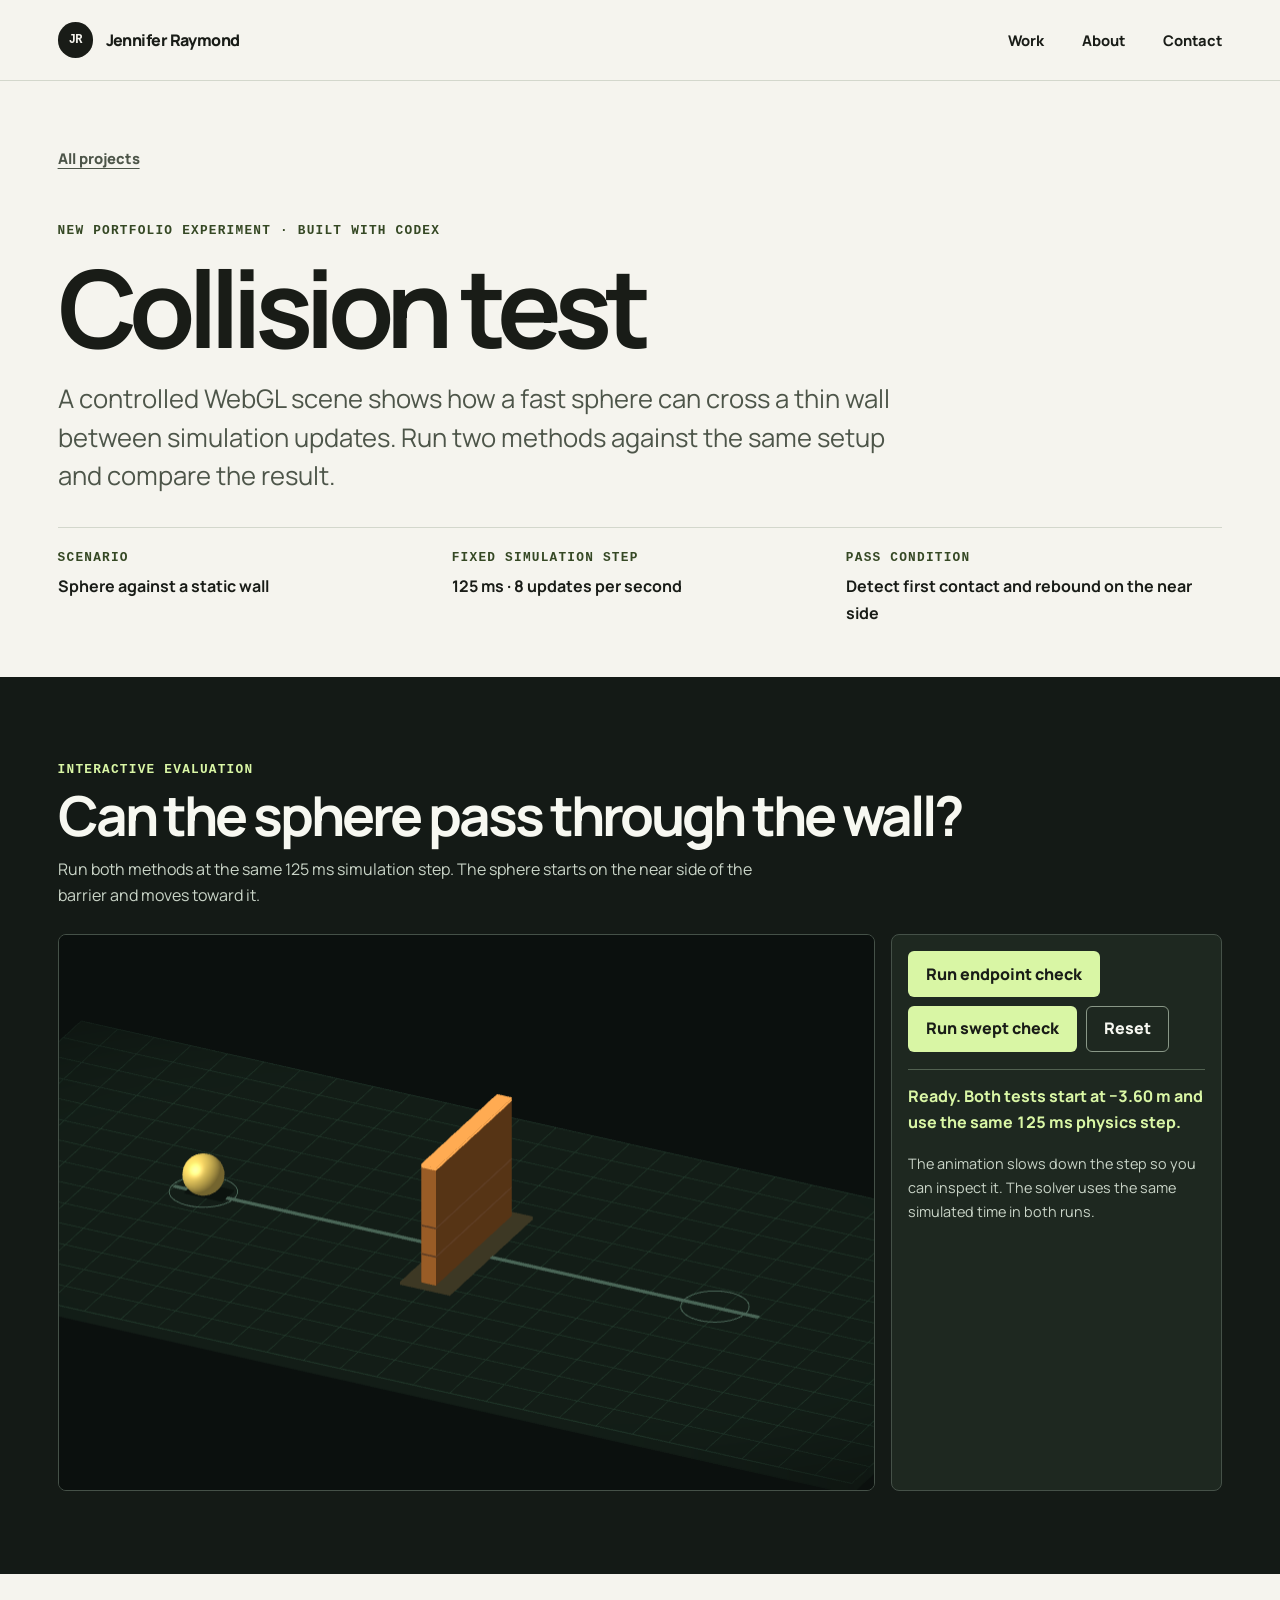
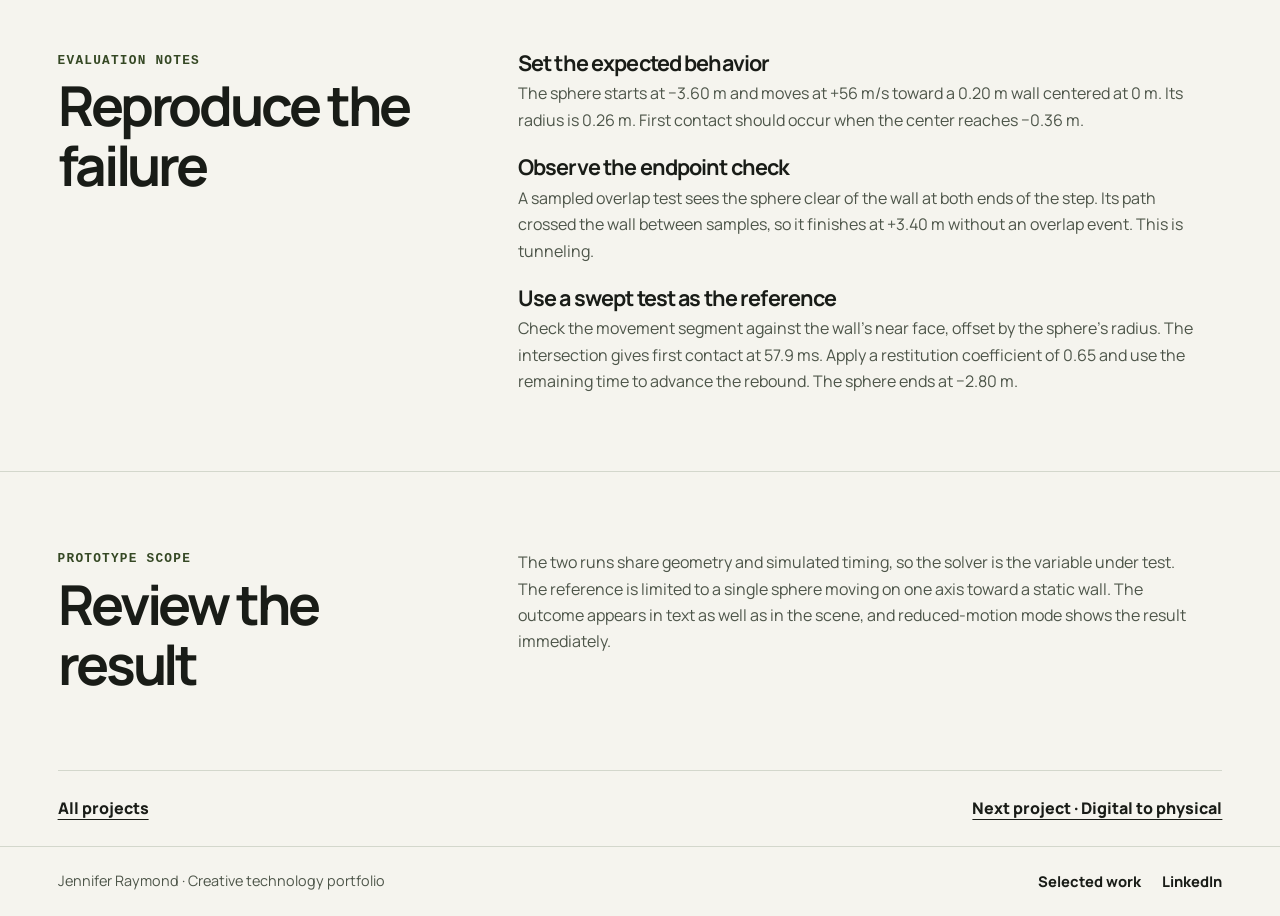
==== lab.html @ e1e5f476 "Publish Jennifer Raymond’s creative technology portfolio" ====
<!doctype html>
<html lang="en">
<head>
  <meta charset="utf-8">
  <meta name="viewport" content="width=device-width, initial-scale=1">
  <meta name="description" content="A controlled WebGL scene shows how a fast sphere can cross a thin wall between simulation updates. Run two methods against the same setup and compare the result.">
  <meta name="theme-color" content="#f5f4ee">
  <title>Collision test | Jennifer Raymond</title>
  <link rel="stylesheet" href="styles.css">
  <script src="site.js" defer></script>
  <script src="collision-lab.js" defer></script>
</head>
<body>
  <a class="skip" href="#main">Skip to content</a>
  <header class="site-head">
    <div class="wrap">
      <a class="wordmark" href="index.html"><span class="monogram" aria-hidden="true">JR</span>Jennifer Raymond</a>
      <nav class="site-nav" aria-label="Main navigation">
        <a href="index.html#work">Work</a>
        <a href="index.html#about">About</a>
        <a href="https://www.linkedin.com/in/jray000">Contact</a>
      </nav>
    </div>
  </header>
  <main id="main">
    <div class="case-top wrap">
      <a href="index.html#work" class="crumb text-link">All projects</a>
      <p class="label green-label">New portfolio experiment · Built with Codex</p>
      <h1>Collision test</h1>
      <p class="lede">A controlled WebGL scene shows how a fast sphere can cross a thin wall between simulation updates. Run two methods against the same setup and compare the result.</p>
      <dl class="case-facts"><div><dt class="label">Scenario</dt><dd>Sphere against a static wall</dd></div><div><dt class="label">Fixed simulation step</dt><dd>125 ms · 8 updates per second</dd></div><div><dt class="label">Pass condition</dt><dd>Detect first contact and rebound on the near side</dd></div></dl>
    </div>
    <section class="demo-band" id="simulation" aria-labelledby="simulation-heading"><div class="wrap">
      <div class="artifact-heading"><p class="label">Interactive evaluation</p><h2 id="simulation-heading">Can the sphere pass through the wall?</h2><p>Run both methods at the same 125 ms simulation step. The sphere starts on the near side of the barrier and moves toward it.</p></div>
      <div class="viewer">
        <div class="viewer-stage">
          <canvas id="collision-canvas" role="img" aria-label="Three-dimensional scene with a gold sphere approaching a thin vertical barrier"></canvas>
          <p id="collision-fallback" hidden>The WebGL scene is unavailable on this device. Run either method to see its numerical result.</p>
          <noscript><p>The endpoint check misses and ends at +3.40 m. The swept check detects contact at 57.9 ms and rebounds to −2.80 m.</p><style>#collision-canvas,#collision-controls{display:none}</style></noscript>
        </div>
        <div class="viewer-controls" id="collision-controls">
          <div class="lab-buttons">
            <button class="button button-light" type="button" id="collision-discrete">Run endpoint check</button>
            <button class="button button-light" type="button" id="collision-swept">Run swept check</button>
            <button class="button" type="button" id="collision-reset">Reset</button>
          </div>
          <output class="lab-result" id="collision-result" aria-live="polite">Ready. Run a method to see where the sphere ends up.</output>
          <p>The animation slows down the step so you can inspect it. The solver uses the same simulated time in both runs.</p>
        </div>
      </div>
    </div></section>
    <section class="case-story" id="evaluation" aria-labelledby="evaluation-heading">
      <div class="wrap story-grid">
        <div><p class="label green-label">Evaluation notes</p><h2 id="evaluation-heading">Reproduce the failure</h2></div>
        <div class="story-copy">
          <h3>Set the expected behavior</h3>
          <p>The sphere starts at −3.60 m and moves at +56 m/s toward a 0.20 m wall centered at 0 m. Its radius is 0.26 m. First contact should occur when the center reaches −0.36 m.</p>
          <h3>Observe the endpoint check</h3>
          <p>A sampled overlap test sees the sphere clear of the wall at both ends of the step. Its path crossed the wall between samples, so it finishes at +3.40 m without an overlap event. This is tunneling.</p>
          <h3>Use a swept test as the reference</h3>
          <p>Check the movement segment against the wall’s near face, offset by the sphere’s radius. The intersection gives first contact at 57.9 ms. Apply a restitution coefficient of 0.65 and use the remaining time to advance the rebound. The sphere ends at −2.80 m.</p>
        </div>
      </div>
    </section>
    <section class="case-story" id="review-result" aria-labelledby="review-result-heading">
      <div class="wrap story-grid">
        <div><p class="label green-label">Prototype scope</p><h2 id="review-result-heading">Review the result</h2></div>
        <div class="story-copy">
          <p>The two runs share geometry and simulated timing, so the solver is the variable under test. The reference is limited to a single sphere moving on one axis toward a static wall. The outcome appears in text as well as in the scene, and reduced-motion mode shows the result immediately.</p>
        </div>
      </div>
    </section>
    <div class="wrap next"><a class="text-link" href="index.html#work">All projects</a><a class="text-link" href="stitch.html">Next project · Digital to physical</a></div>
  </main>
  <footer class="site-footer"><div class="wrap"><p>Jennifer Raymond · Creative technology portfolio</p><div class="footer-links"><a href="index.html#work">Selected work</a><a href="https://www.linkedin.com/in/jray000">LinkedIn</a></div></div></footer>
  <dialog class="lightbox" aria-label="Expanded gallery image"><div class="lightbox-bar"><p data-lightbox-caption></p><form method="dialog"><button class="close" type="submit">Close</button></form></div><img alt=""></dialog>
</body>
</html>
---- styles.css ----
@font-face { font-family: Manrope; font-weight: 400 800; font-style: normal; font-display: swap; src: url('manrope.woff2') format('woff2'); }

:root {
  color-scheme: light;
  --paper: #f5f4ee;
  --ink: #191c17;
  --muted: #4d5549;
  --line: #d3d7cc;
  --green: #d9f6a5;
  --green-dark: #354824;
  --night: #141a16;
  --night-light: #1e2820;
  --white: #f7f8f1;
  --sans: 'Manrope', 'Segoe UI', system-ui, sans-serif;
  --mono: 'IBM Plex Mono', 'Cascadia Mono', monospace;
  --container: 1296px;
}

*, *::before, *::after { box-sizing: border-box; }
html { scroll-behavior: smooth; }
body { margin: 0; background: var(--paper); color: var(--ink); font: 1rem/1.65 var(--sans); }
img { display: block; max-width: 100%; height: auto; }
a { color: inherit; }
button, input, textarea { font: inherit; }
button { cursor: pointer; }
button:disabled { cursor: default; }
::-moz-selection { background: var(--green); color: var(--ink); }
::selection { background: var(--green); color: var(--ink); }
:focus-visible { outline: 3px solid #608645; outline-offset: 5px; }
[hidden] { display: none !important; }
.sr-only { position: absolute; width: 1px; height: 1px; padding: 0; margin: -1px; overflow: hidden; clip-path: inset(50%); white-space: nowrap; border: 0; }
h1, h2, h3, p, figure { margin: 0; }
h1, h2, h3 { line-height: 1.09; letter-spacing: -.055em; }
section[id] { scroll-margin-top: 1rem; }

.wrap { width: min(var(--container), calc(100% - clamp(36px, 9vw, 144px))); margin-inline: auto; }
.skip { position: absolute; z-index: 5; transform: translateY(-150%); padding: .6rem 1rem; background: var(--green); color: var(--ink); }
.skip:focus { transform: translateY(0); }
.site-head { border-bottom: 1px solid var(--line); }
.site-head .wrap { display: flex; justify-content: space-between; align-items: center; gap: 1rem; min-height: 80px; }
.wordmark { display: inline-flex; align-items: center; gap: .8rem; font-weight: 800; text-decoration: none; letter-spacing: -.035em; }
.monogram { display: grid; place-items: center; width: 2.2rem; height: 2.2rem; color: var(--paper); background: var(--ink); border-radius: 50%; font: 600 .75rem/1 var(--mono); letter-spacing: -.07em; }
.site-nav { display: flex; align-items: center; gap: clamp(.85rem, 3vw, 2.5rem); }
.site-nav a, .footer-links a { text-underline-offset: .28em; text-decoration-color: transparent; font-size: .92rem; font-weight: 750; }
.site-nav a:hover, .footer-links a:hover { text-decoration-color: currentColor; }
.label { text-transform: uppercase; font: 600 .8rem/1.5 var(--mono); letter-spacing: .095em; }
.green-label { color: var(--green-dark); }
.button { display: inline-flex; align-items: center; justify-content: center; gap: .5rem; min-height: 46px; padding: .65rem 1.08rem; border: 1px solid transparent; border-radius: 6px; background: var(--ink); color: var(--white); text-decoration: none; font-weight: 800; line-height: 1.2; }
.button:hover { background: #374233; }
.button-light { background: var(--green); color: var(--ink); }
.button-light:hover { background: #efffcf; }
.text-link { font-weight: 800; text-underline-offset: .3em; text-decoration-thickness: 1px; }

.hero { padding-block: clamp(3rem, 7vw, 7.6rem) clamp(2.75rem, 6.3vw, 6.2rem); }
.hero-grid { display: grid; grid-template-columns: .91fr 1.09fr; align-items: center; gap: clamp(2.5rem, 5vw, 5rem); }
.hero h1 { font-size: clamp(3.2rem, 7vw, 7.25rem); font-weight: 800; letter-spacing: -.071em; line-height: .98; margin-block: .86rem 1.5rem; }
.hero h1 span { display: block; }
.hero h1 em { font-style: normal; color: #4b6140; }
.hero-copy > p:not(.label) { max-width: 37rem; color: var(--muted); font-size: clamp(1rem, 1.4vw, 1.22rem); }
.hero-actions { display: flex; flex-wrap: wrap; align-items: center; gap: .75rem 1.45rem; margin-top: 1.65rem; }
.hero-media { min-width: 0; background: var(--night); color: var(--white); border-radius: 11px; overflow: hidden; }
.hero-image { display: block; position: relative; width: 100%; aspect-ratio: 1.12; background: #232e25; overflow: hidden; }
.hero-image img { width: 100%; height: 100%; object-fit: cover; transition: transform .45s ease; }
.hero-image:hover img { transform: scale(1.035); }
.hero-media figcaption { padding: .9rem 1.1rem; display: flex; flex-wrap: wrap; gap: .3rem 1rem; align-items: baseline; justify-content: space-between; }
.hero-media figcaption a { color: var(--green); font-size: .87rem; }
.hero-media .label { font-size: .73rem; }

.studies { background: var(--night); color: var(--white); padding-block: clamp(2.8rem, 5.5vw, 5.15rem); }
.studies .label { color: var(--green); }
.study-grid { display: grid; grid-template-columns: repeat(2, minmax(0, 1fr)); gap: clamp(1rem, 2.7vw, 2.6rem); }
.study-card { display: grid; overflow: hidden; border: 1px solid #526251; border-radius: 8px; background: var(--night-light); text-decoration: none; }
.study-card img { width: 100%; aspect-ratio: 1.94; object-fit: cover; background: #101712; }
.study-card div { padding: 1rem; }
.study-card h3 { font-size: clamp(1.4rem, 2.5vw, 2rem); }
.study-card p { color: #c9d4c7; padding-top: .35rem; }
.study-card:hover h3 { color: var(--green); text-underline-offset: .17em; text-decoration: underline; text-decoration-thickness: 1px; }

.work { border-top: 1px solid var(--line); padding-block: clamp(3rem, 6.5vw, 6rem); }
.section-head { display: flex; align-items: end; justify-content: space-between; gap: 1rem 2rem; margin-bottom: 1.9rem; }
.section-head h2 { margin-top: .35rem; font-size: clamp(2.5rem, 5.4vw, 5.25rem); }
.filter-list { display: flex; flex-wrap: wrap; gap: .45rem; padding-bottom: .35rem; }
.filter-list button { color: var(--muted); background: transparent; padding: .42rem .78rem; min-height: 42px; font-size: .86rem; font-weight: 800; border: 1px solid var(--line); border-radius: 999px; }
.filter-list button:hover { border-color: var(--ink); }
.filter-list button[aria-pressed='true'] { color: var(--white); background: var(--ink); border-color: var(--ink); }
.project-grid { display: grid; grid-template-columns: repeat(2, minmax(0, 1fr)); gap: clamp(1.6rem, 3.5vw, 3.5rem) clamp(1rem, 2.7vw, 2.6rem); }
.project-card { display: block; position: relative; text-decoration: none; border-bottom: 1px solid var(--line); padding-bottom: 1.2rem; min-width: 0; }
.project-media { width: 100%; aspect-ratio: 1.66; overflow: hidden; border-radius: 8px; background: #26342c; }
.project-media img { width: 100%; height: 100%; object-fit: cover; transition: transform .4s ease; }
.project-media.pair { display: grid; grid-template-columns: .96fr 1.04fr; }
.project-media.pair img:first-child { object-fit: contain; background: #202821; }
.project-media .interface-image { object-fit: contain; padding: 1rem; }
.project-media.game { background: #c2d8d6; }
.project-media.brand { background: #1f101e; }
.project-card:hover img { transform: scale(1.035); }
.project-card .label { color: var(--green-dark); margin-top: 1rem; }
.project-card h3 { font-size: clamp(1.55rem, 3vw, 2.6rem); margin-block: .26rem .46rem; }
.project-card:hover h3 { text-decoration: underline; text-decoration-thickness: 1px; text-underline-offset: .17em; }
.project-card p:last-child { color: var(--muted); max-width: 48ch; }

.about { background: var(--night); color: var(--white); padding-block: clamp(3rem, 7vw, 7rem); }
.about .label { color: var(--green); }
.about-grid { display: grid; grid-template-columns: 1fr 1fr; align-items: start; gap: clamp(1.4rem, 4vw, 4rem); }
.about h2 { font-size: clamp(2.35rem, 5.5vw, 5.35rem); max-width: 12ch; margin-top: .5rem; }
.about-copy { display: grid; align-content: start; gap: 1rem; color: #e0e8dc; font-size: clamp(1rem, 1.5vw, 1.15rem); }
.about-copy a { justify-self: start; margin-top: .35rem; }
.capabilities { display: grid; grid-template-columns: repeat(3, minmax(0, 1fr)); gap: 1.4rem; border-top: 1px solid #485449; padding-top: 1.6rem; margin-top: clamp(2rem, 4.8vw, 4.4rem); }
.capabilities h3 { font-size: 1.32rem; margin-bottom: .45rem; }
.capabilities p { color: #c0cebe; }
.site-footer { padding-block: 1.4rem; border-top: 1px solid var(--line); }
.site-footer .wrap, .footer-links { display: flex; flex-wrap: wrap; gap: .65rem 1.35rem; justify-content: space-between; align-items: center; }
.site-footer p { font-size: .9rem; color: var(--muted); }

.case-top { padding-block: clamp(2.1rem, 5vw, 4.75rem) clamp(2rem, 4vw, 3.25rem); }
.crumb { font-size: .92rem; display: inline-block; margin-bottom: clamp(1.7rem, 4vw, 3.3rem); color: var(--muted); }
.case-top h1 { font-size: clamp(3rem, 8.4vw, 7.6rem); letter-spacing: -.07em; max-width: 15ch; margin-block: .45rem .95rem; }
.lede { font-size: clamp(1.15rem, 2.15vw, 1.6rem); line-height: 1.5; color: var(--muted); max-width: 52ch; }
.case-facts { display: grid; grid-template-columns: repeat(3, minmax(0, 1fr)); gap: 1.1rem; margin: 2rem 0 0; padding-top: 1.25rem; border-top: 1px solid var(--line); }
.case-facts dt { color: var(--green-dark); }
.case-facts dd { margin: .35rem 0 0; font-weight: 700; }
.case-lead-image { max-height: 650px; margin-bottom: 0; border-radius: 10px; width: 100%; object-fit: cover; background: var(--night); }
.case-lead-image.contain { object-fit: contain; }
.main-figure figcaption { padding-top: .65rem; color: var(--muted); font-size: .95rem; }
.case-story { padding-block: clamp(2.7rem, 6vw, 6rem); }
.case-story + .case-story { border-top: 1px solid var(--line); }
.story-grid { display: grid; grid-template-columns: minmax(0, .72fr) minmax(0, 1.28fr); gap: clamp(1.35rem, 5vw, 5rem); }
.story-grid h2, .artifact-heading h2 { font-size: clamp(2.1rem, 4.3vw, 4.25rem); margin-top: .32rem; }
.story-copy { max-width: 68ch; }
.story-copy h3 { margin: 1.35rem 0 .4rem; font-size: 1.35rem; letter-spacing: -.04em; }
.story-copy h3:first-child { margin-top: 0; }
.story-copy p + p { margin-top: .75rem; }
.story-copy p { color: var(--muted); }
.process { padding-inline-start: 1.32rem; color: var(--muted); }
.process li { padding-left: .35rem; }
.process li + li { margin-top: .85rem; }
.process strong { color: var(--ink); }
.artifact-band { padding-block: clamp(2.6rem, 6vw, 5.5rem); background: #e9ede2; }
.artifact-heading { margin-bottom: 1.6rem; }
.artifact-heading p:last-child:not(.label) { color: var(--muted); max-width: 71ch; margin-top: .7rem; }
.artifact-grid { display: grid; grid-template-columns: repeat(2, minmax(0, 1fr)); column-gap: 1.35rem; row-gap: 1.65rem; }
.artifact-grid:has(> :only-child) { grid-template-columns: minmax(0, 940px); }
.artifact-grid:has(> :only-child) img { aspect-ratio: 1.35; }
.artifact-grid img { width: 100%; aspect-ratio: 1.48; object-fit: cover; background: var(--night-light); }
.artifact-grid .compact { max-width: 25rem; margin-inline: auto; }
.artifact-grid figcaption { margin-top: .7rem; color: var(--muted); }
.artifact-grid figcaption strong { color: var(--ink); display: block; }
.lightbox-trigger { display: block; padding: 0; background: var(--night); border: 0; width: 100%; border-radius: 7px; overflow: hidden; }
.lightbox-trigger:hover img { filter: brightness(1.08); }
.lightbox-trigger[data-fit='contain'] img { object-fit: contain; padding: .45rem; }
.lightbox { max-width: min(1100px, 94vw); padding: .9rem; margin: auto; border: 1px solid #849181; border-radius: 10px; color: var(--white); background: var(--night); }
.lightbox::backdrop { background: rgb(12 18 13 / .86); }
.lightbox img { max-height: 76vh; object-fit: contain; margin-inline: auto; }
.lightbox-bar { display: flex; align-items: center; justify-content: space-between; gap: 1rem; padding-bottom: .6rem; }
.lightbox-bar p { font-size: .9rem; }
.close { border: 1px solid #899787; border-radius: 5px; background: transparent; color: var(--white); padding: .24rem .6rem; min-height: 36px; }
.close:hover { background: var(--night-light); }
.next { display: flex; align-items: center; flex-wrap: wrap; justify-content: space-between; gap: .5rem 1rem; padding-block: 1.5rem; border-top: 1px solid var(--line); }

.demo-band { background: var(--night); color: var(--white); padding-block: clamp(2.5rem, 6.5vw, 6rem); }
.demo-band .label { color: var(--green); }
.demo-band .artifact-heading p:last-child:not(.label) { color: #c9d4c7; }
.demo-panel { display: grid; grid-template-columns: 1fr 1fr; gap: 1.2rem; }
.demo-panel form, .listing-feedback { min-width: 0; border: 1px solid #526251; border-radius: 8px; background: var(--night-light); padding: clamp(1rem, 3vw, 1.7rem); }
.demo-panel form { display: grid; gap: .55rem; }
.demo-panel label { font-weight: 800; }
.demo-panel input, .demo-panel textarea { padding: .65rem .8rem; border: 1px solid #7c8978; border-radius: 5px; background: #111913; color: var(--white); width: 100%; margin-bottom: .45rem; }
.demo-panel textarea { resize: vertical; min-height: 6.1rem; }
.demo-panel button { justify-self: start; }
.listing-feedback h3 { margin-bottom: .7rem; font-size: 1.32rem; }
.listing-feedback ul { padding-left: 1.2rem; margin: 0; }
.listing-feedback li + li { margin-top: .45rem; }
.listing-feedback p { color: #cbd6c8; }

.viewer { display: grid; grid-template-columns: minmax(0, 1.6fr) minmax(14rem, .65fr); gap: 1rem; }
.viewer-stage { display: grid; place-items: center; position: relative; min-width: 0; min-height: 22rem; overflow: hidden; border: 1px solid #455148; border-radius: 8px; background: #101712; }
.viewer-stage canvas { display: block; width: 100%; height: 100%; min-height: 22rem; aspect-ratio: 1.47; touch-action: pan-y; }
.viewer-stage canvas { cursor: grab; }
.viewer-stage canvas:active { cursor: grabbing; }
#collision-canvas { cursor: default; }
.viewer-stage img { max-height: 25rem; object-fit: contain; }
.viewer-controls { border: 1px solid #455148; border-radius: 8px; padding: 1rem; display: flex; flex-direction: column; align-items: stretch; gap: 1.05rem; background: var(--night-light); }
.viewer-controls label { display: flex; justify-content: space-between; gap: .65rem; font-weight: 750; }
.viewer-controls input { width: 100%; accent-color: var(--green); }
.viewer-controls output { color: var(--green); font-variant-numeric: tabular-nums; }
.viewer-controls p { font-size: .9rem; color: #c9d4c7; }
.viewer-controls button { align-self: flex-start; }
.lab-buttons { display: flex; flex-wrap: wrap; gap: .55rem; }
.lab-buttons .button:not(.button-light) { background: transparent; color: var(--white); border-color: #899787; }
.lab-buttons .button:not(.button-light):hover { background: #374233; }
.viewer-stage:has(canvas[hidden]) { padding: 1rem; }
.lab-result { padding-top: .8rem; border-top: 1px solid #526251; color: #f2f8df; font-weight: 750; }

@media (max-width: 930px) {
  .hero-grid { gap: 2rem; }
  .section-head { align-items: start; flex-direction: column; }
  .hero h1 { font-size: clamp(3rem, 7.2vw, 5.5rem); }
}
@media (max-width: 725px) {
  .site-head .wrap { min-height: 66px; }
  .hero { padding-top: 3.1rem; }
  .hero-grid, .story-grid, .about-grid, .demo-panel, .viewer { grid-template-columns: 1fr; }
  .hero h1 { font-size: clamp(3.1rem, 11.5vw, 5.4rem); }
  .hero-image { aspect-ratio: 1.15; }
  .about h2 { max-width: 15ch; }
  .capabilities { grid-template-columns: 1fr; }
  .viewer-stage, .viewer-stage canvas { min-height: 16rem; }
}
@media (max-width: 510px) {
  .site-head .wrap { gap: .5rem; }
  .wordmark { gap: .36rem; font-size: .88rem; }
  .monogram { width: 1.8rem; height: 1.8rem; font-size: .67rem; }
  .site-nav { gap: .72rem; }
  .site-nav a { font-size: .83rem; }
  .case-facts, .project-grid, .artifact-grid, .study-grid { grid-template-columns: 1fr; }
  .case-facts { gap: .85rem; }
  .case-facts dd { margin-top: .12rem; }
  .project-card { padding-bottom: 1.05rem; }
}
@media (prefers-reduced-motion: reduce) {
  *, *::before, *::after { scroll-behavior: auto !important; transition: none !important; }
}
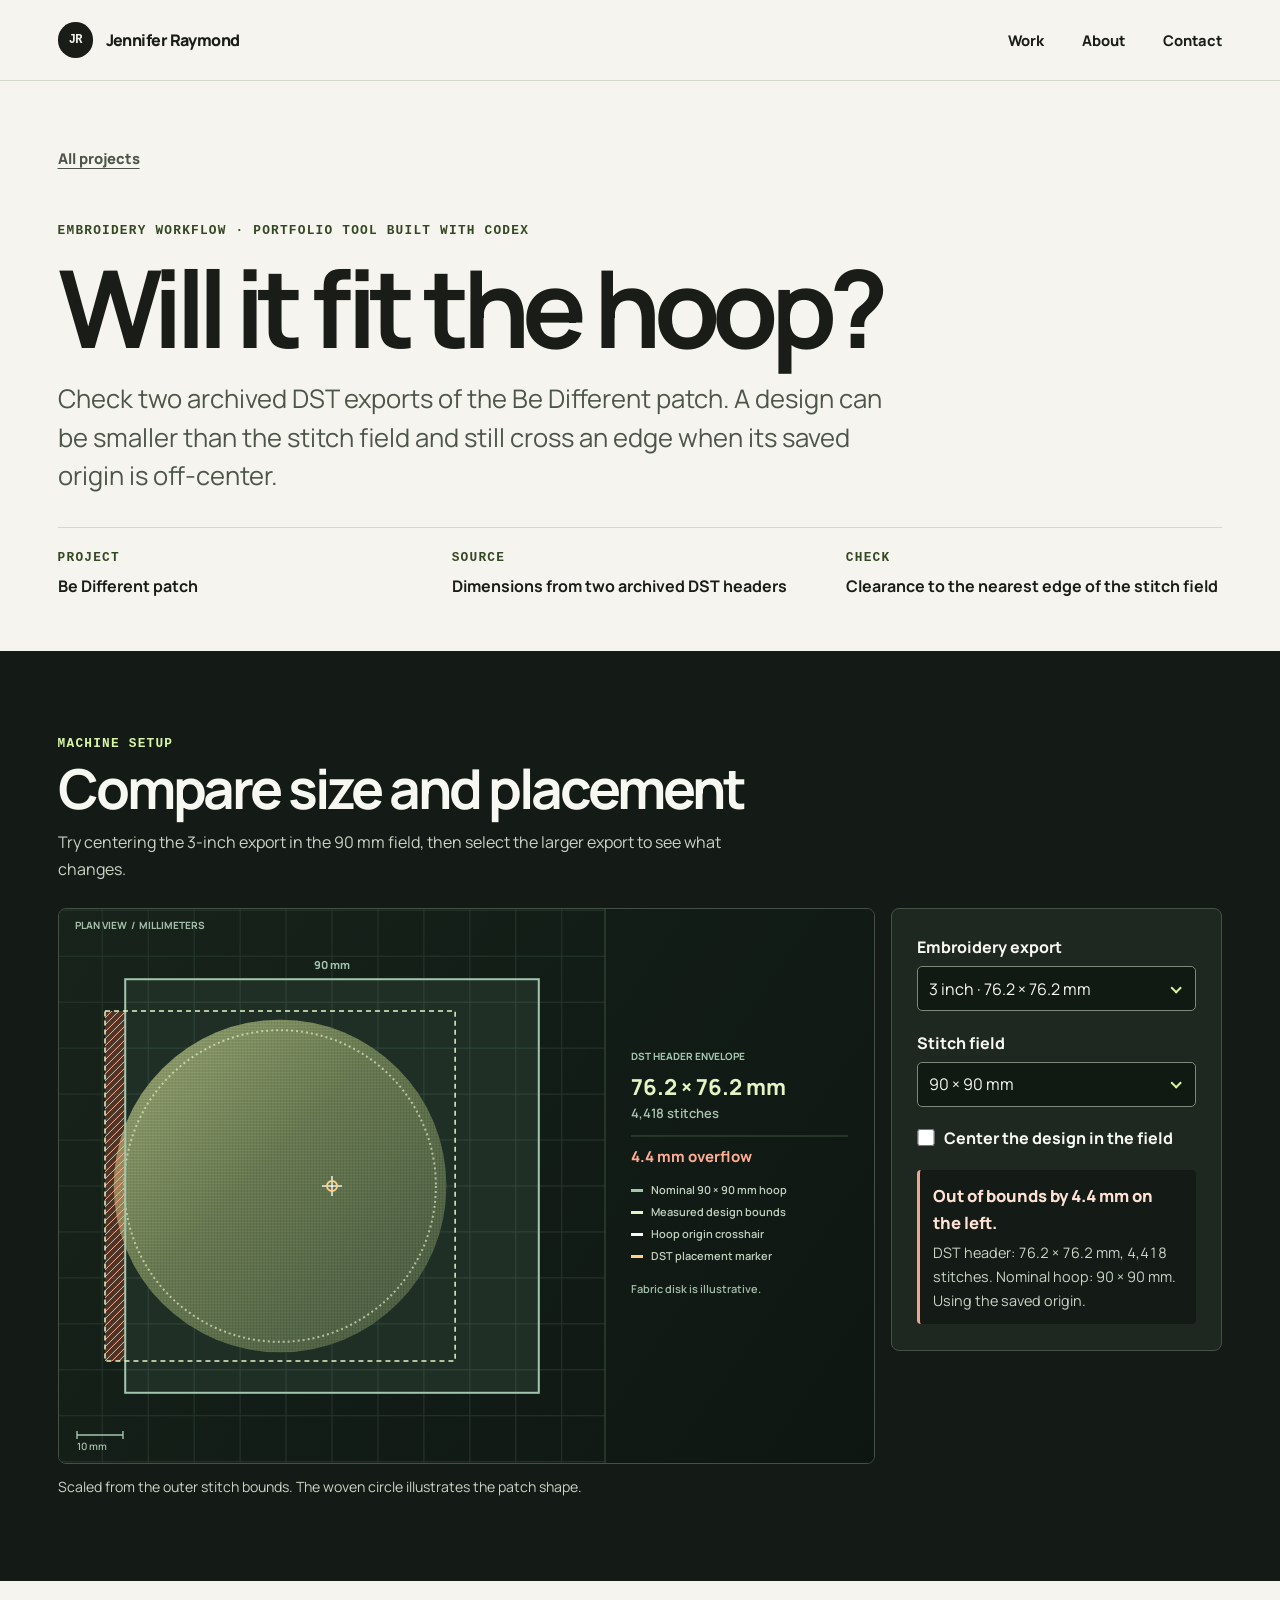
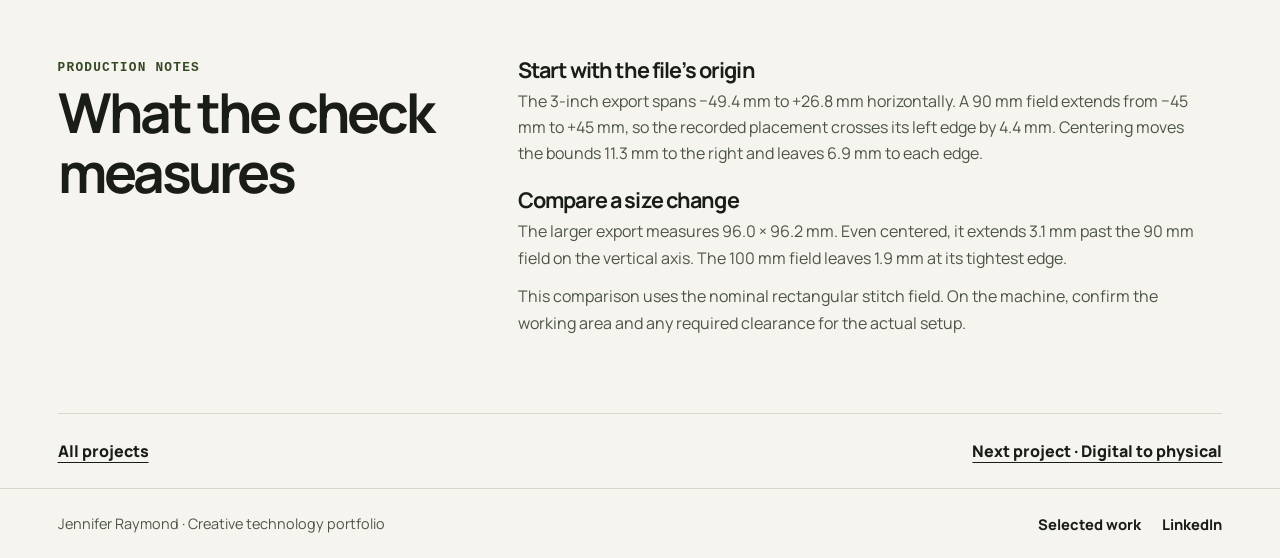
==== commit 74f7f036: "Replace generic demos with photo-textured embroidery and stitch replay" ====
--- a/lab.html
+++ b/lab.html
@@ -3,12 +3,12 @@
 <head>
   <meta charset="utf-8">
   <meta name="viewport" content="width=device-width, initial-scale=1">
-  <meta name="description" content="A controlled WebGL scene shows how a fast sphere can cross a thin wall between simulation updates. Run two methods against the same setup and compare the result.">
+  <meta name="description" content="Check two archived DST exports of the Be Different patch. A design can be smaller than the stitch field and still cross an edge when its saved origin is off-center.">
   <meta name="theme-color" content="#f5f4ee">
-  <title>Collision test | Jennifer Raymond</title>
+  <title>Will it fit the hoop? | Jennifer Raymond</title>
   <link rel="stylesheet" href="styles.css">
   <script src="site.js" defer></script>
-  <script src="collision-lab.js" defer></script>
+  <script src="hoop-fit.js" defer></script>
 </head>
 <body>
   <a class="skip" href="#main">Skip to content</a>
@@ -25,48 +25,40 @@
   <main id="main">
     <div class="case-top wrap">
       <a href="index.html#work" class="crumb text-link">All projects</a>
-      <p class="label green-label">New portfolio experiment · Built with Codex</p>
-      <h1>Collision test</h1>
-      <p class="lede">A controlled WebGL scene shows how a fast sphere can cross a thin wall between simulation updates. Run two methods against the same setup and compare the result.</p>
-      <dl class="case-facts"><div><dt class="label">Scenario</dt><dd>Sphere against a static wall</dd></div><div><dt class="label">Fixed simulation step</dt><dd>125 ms · 8 updates per second</dd></div><div><dt class="label">Pass condition</dt><dd>Detect first contact and rebound on the near side</dd></div></dl>
+      <p class="label green-label">Embroidery workflow · Portfolio tool built with Codex</p>
+      <h1>Will it fit the hoop?</h1>
+      <p class="lede">Check two archived DST exports of the Be Different patch. A design can be smaller than the stitch field and still cross an edge when its saved origin is off-center.</p>
+      <dl class="case-facts"><div><dt class="label">Project</dt><dd>Be Different patch</dd></div><div><dt class="label">Source</dt><dd>Dimensions from two archived DST headers</dd></div><div><dt class="label">Check</dt><dd>Clearance to the nearest edge of the stitch field</dd></div></dl>
     </div>
-    <section class="demo-band" id="simulation" aria-labelledby="simulation-heading"><div class="wrap">
-      <div class="artifact-heading"><p class="label">Interactive evaluation</p><h2 id="simulation-heading">Can the sphere pass through the wall?</h2><p>Run both methods at the same 125 ms simulation step. The sphere starts on the near side of the barrier and moves toward it.</p></div>
+    <section class="demo-band hoop-band" id="hoop-fit" aria-labelledby="hoop-fit-heading"><div class="wrap">
+      <div class="artifact-heading"><p class="label">Machine setup</p><h2 id="hoop-fit-heading">Compare size and placement</h2><p>Try centering the 3-inch export in the 90 mm field, then select the larger export to see what changes.</p></div>
       <div class="viewer">
-        <div class="viewer-stage">
-          <canvas id="collision-canvas" role="img" aria-label="Three-dimensional scene with a gold sphere approaching a thin vertical barrier"></canvas>
-          <p id="collision-fallback" hidden>The WebGL scene is unavailable on this device. Run either method to see its numerical result.</p>
-          <noscript><p>The endpoint check misses and ends at +3.40 m. The swept check detects contact at 57.9 ms and rebounds to −2.80 m.</p><style>#collision-canvas,#collision-controls{display:none}</style></noscript>
-        </div>
-        <div class="viewer-controls" id="collision-controls">
-          <div class="lab-buttons">
-            <button class="button button-light" type="button" id="collision-discrete">Run endpoint check</button>
-            <button class="button button-light" type="button" id="collision-swept">Run swept check</button>
-            <button class="button" type="button" id="collision-reset">Reset</button>
+        <figure class="hoop-figure">
+          <div class="viewer-stage">
+            <canvas id="hoop-canvas" role="img" aria-label="Scaled diagram of the embroidery export’s bounding box and the stitch field"></canvas>
+            <p id="hoop-fallback" hidden>The diagram is unavailable. You can still compare the measurements using the controls.</p>
+            <noscript><img src="hoop-fit.webp" alt="Diagram of the 3-inch export extending beyond the left edge of the 90 mm stitch field"></noscript>
           </div>
-          <output class="lab-result" id="collision-result" aria-live="polite">Ready. Run a method to see where the sphere ends up.</output>
-          <p>The animation slows down the step so you can inspect it. The solver uses the same simulated time in both runs.</p>
+          <figcaption>Scaled from the outer stitch bounds. The woven circle illustrates the patch shape.</figcaption>
+        </figure>
+        <div class="viewer-controls" id="hoop-controls">
+          <div><label for="hoop-export">Embroidery export</label><select id="hoop-export"><option value="small">3 inch · 76.2 × 76.2 mm</option><option value="large">Larger · 96.0 × 96.2 mm</option></select></div>
+          <div><label for="hoop-size">Stitch field</label><select id="hoop-size"><option value="90x90">90 × 90 mm</option><option value="100x100">100 × 100 mm</option><option value="130x180">130 × 180 mm</option></select></div>
+          <label class="hoop-checkbox" for="hoop-center"><input type="checkbox" id="hoop-center"> Center the design in the field</label>
+          <div class="hoop-status" id="hoop-status" data-state="overflow"><p id="hoop-result" role="status" aria-live="polite">Out of bounds by 4.4 mm on the left.</p><p id="hoop-detail">The saved origin is offset from the middle of the design.</p></div>
         </div>
       </div>
+      <noscript><style>#hoop-canvas,#hoop-controls{display:none}</style><p>In the 90 mm field, the 3-inch export extends 4.4 mm past the left edge at its saved origin. Centering gives it 6.9 mm of minimum clearance. The larger export needs a bigger field.</p></noscript>
     </div></section>
-    <section class="case-story" id="evaluation" aria-labelledby="evaluation-heading">
+    <section class="case-story" id="method" aria-labelledby="method-heading">
       <div class="wrap story-grid">
-        <div><p class="label green-label">Evaluation notes</p><h2 id="evaluation-heading">Reproduce the failure</h2></div>
+        <div><p class="label green-label">Production notes</p><h2 id="method-heading">What the check measures</h2></div>
         <div class="story-copy">
-          <h3>Set the expected behavior</h3>
-          <p>The sphere starts at −3.60 m and moves at +56 m/s toward a 0.20 m wall centered at 0 m. Its radius is 0.26 m. First contact should occur when the center reaches −0.36 m.</p>
-          <h3>Observe the endpoint check</h3>
-          <p>A sampled overlap test sees the sphere clear of the wall at both ends of the step. Its path crossed the wall between samples, so it finishes at +3.40 m without an overlap event. This is tunneling.</p>
-          <h3>Use a swept test as the reference</h3>
-          <p>Check the movement segment against the wall’s near face, offset by the sphere’s radius. The intersection gives first contact at 57.9 ms. Apply a restitution coefficient of 0.65 and use the remaining time to advance the rebound. The sphere ends at −2.80 m.</p>
-        </div>
-      </div>
-    </section>
-    <section class="case-story" id="review-result" aria-labelledby="review-result-heading">
-      <div class="wrap story-grid">
-        <div><p class="label green-label">Prototype scope</p><h2 id="review-result-heading">Review the result</h2></div>
-        <div class="story-copy">
-          <p>The two runs share geometry and simulated timing, so the solver is the variable under test. The reference is limited to a single sphere moving on one axis toward a static wall. The outcome appears in text as well as in the scene, and reduced-motion mode shows the result immediately.</p>
+          <h3>Start with the file’s origin</h3>
+          <p>The 3-inch export spans −49.4 mm to +26.8 mm horizontally. A 90 mm field extends from −45 mm to +45 mm, so the recorded placement crosses its left edge by 4.4 mm. Centering moves the bounds 11.3 mm to the right and leaves 6.9 mm to each edge.</p>
+          <h3>Compare a size change</h3>
+          <p>The larger export measures 96.0 × 96.2 mm. Even centered, it extends 3.1 mm past the 90 mm field on the vertical axis. The 100 mm field leaves 1.9 mm at its tightest edge.</p>
+          <p>This comparison uses the nominal rectangular stitch field. On the machine, confirm the working area and any required clearance for the actual setup.</p>
         </div>
       </div>
     </section>
--- a/styles.css
+++ b/styles.css
@@ -1,221 +1,245 @@
-@font-face { font-family: Manrope; font-weight: 400 800; font-style: normal; font-display: swap; src: url('manrope.woff2') format('woff2'); }
-
-:root {
-  color-scheme: light;
-  --paper: #f5f4ee;
-  --ink: #191c17;
-  --muted: #4d5549;
-  --line: #d3d7cc;
-  --green: #d9f6a5;
-  --green-dark: #354824;
-  --night: #141a16;
-  --night-light: #1e2820;
-  --white: #f7f8f1;
-  --sans: 'Manrope', 'Segoe UI', system-ui, sans-serif;
-  --mono: 'IBM Plex Mono', 'Cascadia Mono', monospace;
-  --container: 1296px;
-}
-
-*, *::before, *::after { box-sizing: border-box; }
-html { scroll-behavior: smooth; }
-body { margin: 0; background: var(--paper); color: var(--ink); font: 1rem/1.65 var(--sans); }
-img { display: block; max-width: 100%; height: auto; }
-a { color: inherit; }
-button, input, textarea { font: inherit; }
-button { cursor: pointer; }
-button:disabled { cursor: default; }
-::-moz-selection { background: var(--green); color: var(--ink); }
-::selection { background: var(--green); color: var(--ink); }
-:focus-visible { outline: 3px solid #608645; outline-offset: 5px; }
-[hidden] { display: none !important; }
-.sr-only { position: absolute; width: 1px; height: 1px; padding: 0; margin: -1px; overflow: hidden; clip-path: inset(50%); white-space: nowrap; border: 0; }
-h1, h2, h3, p, figure { margin: 0; }
-h1, h2, h3 { line-height: 1.09; letter-spacing: -.055em; }
-section[id] { scroll-margin-top: 1rem; }
-
-.wrap { width: min(var(--container), calc(100% - clamp(36px, 9vw, 144px))); margin-inline: auto; }
-.skip { position: absolute; z-index: 5; transform: translateY(-150%); padding: .6rem 1rem; background: var(--green); color: var(--ink); }
-.skip:focus { transform: translateY(0); }
-.site-head { border-bottom: 1px solid var(--line); }
-.site-head .wrap { display: flex; justify-content: space-between; align-items: center; gap: 1rem; min-height: 80px; }
-.wordmark { display: inline-flex; align-items: center; gap: .8rem; font-weight: 800; text-decoration: none; letter-spacing: -.035em; }
-.monogram { display: grid; place-items: center; width: 2.2rem; height: 2.2rem; color: var(--paper); background: var(--ink); border-radius: 50%; font: 600 .75rem/1 var(--mono); letter-spacing: -.07em; }
-.site-nav { display: flex; align-items: center; gap: clamp(.85rem, 3vw, 2.5rem); }
-.site-nav a, .footer-links a { text-underline-offset: .28em; text-decoration-color: transparent; font-size: .92rem; font-weight: 750; }
-.site-nav a:hover, .footer-links a:hover { text-decoration-color: currentColor; }
-.label { text-transform: uppercase; font: 600 .8rem/1.5 var(--mono); letter-spacing: .095em; }
-.green-label { color: var(--green-dark); }
-.button { display: inline-flex; align-items: center; justify-content: center; gap: .5rem; min-height: 46px; padding: .65rem 1.08rem; border: 1px solid transparent; border-radius: 6px; background: var(--ink); color: var(--white); text-decoration: none; font-weight: 800; line-height: 1.2; }
-.button:hover { background: #374233; }
-.button-light { background: var(--green); color: var(--ink); }
-.button-light:hover { background: #efffcf; }
-.text-link { font-weight: 800; text-underline-offset: .3em; text-decoration-thickness: 1px; }
-
-.hero { padding-block: clamp(3rem, 7vw, 7.6rem) clamp(2.75rem, 6.3vw, 6.2rem); }
-.hero-grid { display: grid; grid-template-columns: .91fr 1.09fr; align-items: center; gap: clamp(2.5rem, 5vw, 5rem); }
-.hero h1 { font-size: clamp(3.2rem, 7vw, 7.25rem); font-weight: 800; letter-spacing: -.071em; line-height: .98; margin-block: .86rem 1.5rem; }
-.hero h1 span { display: block; }
-.hero h1 em { font-style: normal; color: #4b6140; }
-.hero-copy > p:not(.label) { max-width: 37rem; color: var(--muted); font-size: clamp(1rem, 1.4vw, 1.22rem); }
-.hero-actions { display: flex; flex-wrap: wrap; align-items: center; gap: .75rem 1.45rem; margin-top: 1.65rem; }
-.hero-media { min-width: 0; background: var(--night); color: var(--white); border-radius: 11px; overflow: hidden; }
-.hero-image { display: block; position: relative; width: 100%; aspect-ratio: 1.12; background: #232e25; overflow: hidden; }
-.hero-image img { width: 100%; height: 100%; object-fit: cover; transition: transform .45s ease; }
-.hero-image:hover img { transform: scale(1.035); }
-.hero-media figcaption { padding: .9rem 1.1rem; display: flex; flex-wrap: wrap; gap: .3rem 1rem; align-items: baseline; justify-content: space-between; }
-.hero-media figcaption a { color: var(--green); font-size: .87rem; }
-.hero-media .label { font-size: .73rem; }
-
-.studies { background: var(--night); color: var(--white); padding-block: clamp(2.8rem, 5.5vw, 5.15rem); }
-.studies .label { color: var(--green); }
-.study-grid { display: grid; grid-template-columns: repeat(2, minmax(0, 1fr)); gap: clamp(1rem, 2.7vw, 2.6rem); }
-.study-card { display: grid; overflow: hidden; border: 1px solid #526251; border-radius: 8px; background: var(--night-light); text-decoration: none; }
-.study-card img { width: 100%; aspect-ratio: 1.94; object-fit: cover; background: #101712; }
-.study-card div { padding: 1rem; }
-.study-card h3 { font-size: clamp(1.4rem, 2.5vw, 2rem); }
-.study-card p { color: #c9d4c7; padding-top: .35rem; }
-.study-card:hover h3 { color: var(--green); text-underline-offset: .17em; text-decoration: underline; text-decoration-thickness: 1px; }
-
-.work { border-top: 1px solid var(--line); padding-block: clamp(3rem, 6.5vw, 6rem); }
-.section-head { display: flex; align-items: end; justify-content: space-between; gap: 1rem 2rem; margin-bottom: 1.9rem; }
-.section-head h2 { margin-top: .35rem; font-size: clamp(2.5rem, 5.4vw, 5.25rem); }
-.filter-list { display: flex; flex-wrap: wrap; gap: .45rem; padding-bottom: .35rem; }
-.filter-list button { color: var(--muted); background: transparent; padding: .42rem .78rem; min-height: 42px; font-size: .86rem; font-weight: 800; border: 1px solid var(--line); border-radius: 999px; }
-.filter-list button:hover { border-color: var(--ink); }
-.filter-list button[aria-pressed='true'] { color: var(--white); background: var(--ink); border-color: var(--ink); }
-.project-grid { display: grid; grid-template-columns: repeat(2, minmax(0, 1fr)); gap: clamp(1.6rem, 3.5vw, 3.5rem) clamp(1rem, 2.7vw, 2.6rem); }
-.project-card { display: block; position: relative; text-decoration: none; border-bottom: 1px solid var(--line); padding-bottom: 1.2rem; min-width: 0; }
-.project-media { width: 100%; aspect-ratio: 1.66; overflow: hidden; border-radius: 8px; background: #26342c; }
-.project-media img { width: 100%; height: 100%; object-fit: cover; transition: transform .4s ease; }
-.project-media.pair { display: grid; grid-template-columns: .96fr 1.04fr; }
-.project-media.pair img:first-child { object-fit: contain; background: #202821; }
-.project-media .interface-image { object-fit: contain; padding: 1rem; }
-.project-media.game { background: #c2d8d6; }
-.project-media.brand { background: #1f101e; }
-.project-card:hover img { transform: scale(1.035); }
-.project-card .label { color: var(--green-dark); margin-top: 1rem; }
-.project-card h3 { font-size: clamp(1.55rem, 3vw, 2.6rem); margin-block: .26rem .46rem; }
-.project-card:hover h3 { text-decoration: underline; text-decoration-thickness: 1px; text-underline-offset: .17em; }
-.project-card p:last-child { color: var(--muted); max-width: 48ch; }
-
-.about { background: var(--night); color: var(--white); padding-block: clamp(3rem, 7vw, 7rem); }
-.about .label { color: var(--green); }
-.about-grid { display: grid; grid-template-columns: 1fr 1fr; align-items: start; gap: clamp(1.4rem, 4vw, 4rem); }
-.about h2 { font-size: clamp(2.35rem, 5.5vw, 5.35rem); max-width: 12ch; margin-top: .5rem; }
-.about-copy { display: grid; align-content: start; gap: 1rem; color: #e0e8dc; font-size: clamp(1rem, 1.5vw, 1.15rem); }
-.about-copy a { justify-self: start; margin-top: .35rem; }
-.capabilities { display: grid; grid-template-columns: repeat(3, minmax(0, 1fr)); gap: 1.4rem; border-top: 1px solid #485449; padding-top: 1.6rem; margin-top: clamp(2rem, 4.8vw, 4.4rem); }
-.capabilities h3 { font-size: 1.32rem; margin-bottom: .45rem; }
-.capabilities p { color: #c0cebe; }
-.site-footer { padding-block: 1.4rem; border-top: 1px solid var(--line); }
-.site-footer .wrap, .footer-links { display: flex; flex-wrap: wrap; gap: .65rem 1.35rem; justify-content: space-between; align-items: center; }
-.site-footer p { font-size: .9rem; color: var(--muted); }
-
-.case-top { padding-block: clamp(2.1rem, 5vw, 4.75rem) clamp(2rem, 4vw, 3.25rem); }
-.crumb { font-size: .92rem; display: inline-block; margin-bottom: clamp(1.7rem, 4vw, 3.3rem); color: var(--muted); }
-.case-top h1 { font-size: clamp(3rem, 8.4vw, 7.6rem); letter-spacing: -.07em; max-width: 15ch; margin-block: .45rem .95rem; }
-.lede { font-size: clamp(1.15rem, 2.15vw, 1.6rem); line-height: 1.5; color: var(--muted); max-width: 52ch; }
-.case-facts { display: grid; grid-template-columns: repeat(3, minmax(0, 1fr)); gap: 1.1rem; margin: 2rem 0 0; padding-top: 1.25rem; border-top: 1px solid var(--line); }
-.case-facts dt { color: var(--green-dark); }
-.case-facts dd { margin: .35rem 0 0; font-weight: 700; }
-.case-lead-image { max-height: 650px; margin-bottom: 0; border-radius: 10px; width: 100%; object-fit: cover; background: var(--night); }
-.case-lead-image.contain { object-fit: contain; }
-.main-figure figcaption { padding-top: .65rem; color: var(--muted); font-size: .95rem; }
-.case-story { padding-block: clamp(2.7rem, 6vw, 6rem); }
-.case-story + .case-story { border-top: 1px solid var(--line); }
-.story-grid { display: grid; grid-template-columns: minmax(0, .72fr) minmax(0, 1.28fr); gap: clamp(1.35rem, 5vw, 5rem); }
-.story-grid h2, .artifact-heading h2 { font-size: clamp(2.1rem, 4.3vw, 4.25rem); margin-top: .32rem; }
-.story-copy { max-width: 68ch; }
-.story-copy h3 { margin: 1.35rem 0 .4rem; font-size: 1.35rem; letter-spacing: -.04em; }
-.story-copy h3:first-child { margin-top: 0; }
-.story-copy p + p { margin-top: .75rem; }
-.story-copy p { color: var(--muted); }
-.process { padding-inline-start: 1.32rem; color: var(--muted); }
-.process li { padding-left: .35rem; }
-.process li + li { margin-top: .85rem; }
-.process strong { color: var(--ink); }
-.artifact-band { padding-block: clamp(2.6rem, 6vw, 5.5rem); background: #e9ede2; }
-.artifact-heading { margin-bottom: 1.6rem; }
-.artifact-heading p:last-child:not(.label) { color: var(--muted); max-width: 71ch; margin-top: .7rem; }
-.artifact-grid { display: grid; grid-template-columns: repeat(2, minmax(0, 1fr)); column-gap: 1.35rem; row-gap: 1.65rem; }
-.artifact-grid:has(> :only-child) { grid-template-columns: minmax(0, 940px); }
-.artifact-grid:has(> :only-child) img { aspect-ratio: 1.35; }
-.artifact-grid img { width: 100%; aspect-ratio: 1.48; object-fit: cover; background: var(--night-light); }
-.artifact-grid .compact { max-width: 25rem; margin-inline: auto; }
-.artifact-grid figcaption { margin-top: .7rem; color: var(--muted); }
-.artifact-grid figcaption strong { color: var(--ink); display: block; }
-.lightbox-trigger { display: block; padding: 0; background: var(--night); border: 0; width: 100%; border-radius: 7px; overflow: hidden; }
-.lightbox-trigger:hover img { filter: brightness(1.08); }
-.lightbox-trigger[data-fit='contain'] img { object-fit: contain; padding: .45rem; }
-.lightbox { max-width: min(1100px, 94vw); padding: .9rem; margin: auto; border: 1px solid #849181; border-radius: 10px; color: var(--white); background: var(--night); }
-.lightbox::backdrop { background: rgb(12 18 13 / .86); }
-.lightbox img { max-height: 76vh; object-fit: contain; margin-inline: auto; }
-.lightbox-bar { display: flex; align-items: center; justify-content: space-between; gap: 1rem; padding-bottom: .6rem; }
-.lightbox-bar p { font-size: .9rem; }
-.close { border: 1px solid #899787; border-radius: 5px; background: transparent; color: var(--white); padding: .24rem .6rem; min-height: 36px; }
-.close:hover { background: var(--night-light); }
-.next { display: flex; align-items: center; flex-wrap: wrap; justify-content: space-between; gap: .5rem 1rem; padding-block: 1.5rem; border-top: 1px solid var(--line); }
-
-.demo-band { background: var(--night); color: var(--white); padding-block: clamp(2.5rem, 6.5vw, 6rem); }
-.demo-band .label { color: var(--green); }
-.demo-band .artifact-heading p:last-child:not(.label) { color: #c9d4c7; }
-.demo-panel { display: grid; grid-template-columns: 1fr 1fr; gap: 1.2rem; }
-.demo-panel form, .listing-feedback { min-width: 0; border: 1px solid #526251; border-radius: 8px; background: var(--night-light); padding: clamp(1rem, 3vw, 1.7rem); }
-.demo-panel form { display: grid; gap: .55rem; }
-.demo-panel label { font-weight: 800; }
-.demo-panel input, .demo-panel textarea { padding: .65rem .8rem; border: 1px solid #7c8978; border-radius: 5px; background: #111913; color: var(--white); width: 100%; margin-bottom: .45rem; }
-.demo-panel textarea { resize: vertical; min-height: 6.1rem; }
-.demo-panel button { justify-self: start; }
-.listing-feedback h3 { margin-bottom: .7rem; font-size: 1.32rem; }
-.listing-feedback ul { padding-left: 1.2rem; margin: 0; }
-.listing-feedback li + li { margin-top: .45rem; }
-.listing-feedback p { color: #cbd6c8; }
-
-.viewer { display: grid; grid-template-columns: minmax(0, 1.6fr) minmax(14rem, .65fr); gap: 1rem; }
-.viewer-stage { display: grid; place-items: center; position: relative; min-width: 0; min-height: 22rem; overflow: hidden; border: 1px solid #455148; border-radius: 8px; background: #101712; }
-.viewer-stage canvas { display: block; width: 100%; height: 100%; min-height: 22rem; aspect-ratio: 1.47; touch-action: pan-y; }
-.viewer-stage canvas { cursor: grab; }
-.viewer-stage canvas:active { cursor: grabbing; }
-#collision-canvas { cursor: default; }
-.viewer-stage img { max-height: 25rem; object-fit: contain; }
-.viewer-controls { border: 1px solid #455148; border-radius: 8px; padding: 1rem; display: flex; flex-direction: column; align-items: stretch; gap: 1.05rem; background: var(--night-light); }
-.viewer-controls label { display: flex; justify-content: space-between; gap: .65rem; font-weight: 750; }
-.viewer-controls input { width: 100%; accent-color: var(--green); }
-.viewer-controls output { color: var(--green); font-variant-numeric: tabular-nums; }
-.viewer-controls p { font-size: .9rem; color: #c9d4c7; }
-.viewer-controls button { align-self: flex-start; }
-.lab-buttons { display: flex; flex-wrap: wrap; gap: .55rem; }
-.lab-buttons .button:not(.button-light) { background: transparent; color: var(--white); border-color: #899787; }
-.lab-buttons .button:not(.button-light):hover { background: #374233; }
-.viewer-stage:has(canvas[hidden]) { padding: 1rem; }
-.lab-result { padding-top: .8rem; border-top: 1px solid #526251; color: #f2f8df; font-weight: 750; }
-
-@media (max-width: 930px) {
-  .hero-grid { gap: 2rem; }
-  .section-head { align-items: start; flex-direction: column; }
-  .hero h1 { font-size: clamp(3rem, 7.2vw, 5.5rem); }
-}
-@media (max-width: 725px) {
-  .site-head .wrap { min-height: 66px; }
-  .hero { padding-top: 3.1rem; }
-  .hero-grid, .story-grid, .about-grid, .demo-panel, .viewer { grid-template-columns: 1fr; }
-  .hero h1 { font-size: clamp(3.1rem, 11.5vw, 5.4rem); }
-  .hero-image { aspect-ratio: 1.15; }
-  .about h2 { max-width: 15ch; }
-  .capabilities { grid-template-columns: 1fr; }
-  .viewer-stage, .viewer-stage canvas { min-height: 16rem; }
-}
-@media (max-width: 510px) {
-  .site-head .wrap { gap: .5rem; }
-  .wordmark { gap: .36rem; font-size: .88rem; }
-  .monogram { width: 1.8rem; height: 1.8rem; font-size: .67rem; }
-  .site-nav { gap: .72rem; }
-  .site-nav a { font-size: .83rem; }
-  .case-facts, .project-grid, .artifact-grid, .study-grid { grid-template-columns: 1fr; }
-  .case-facts { gap: .85rem; }
-  .case-facts dd { margin-top: .12rem; }
-  .project-card { padding-bottom: 1.05rem; }
-}
-@media (prefers-reduced-motion: reduce) {
-  *, *::before, *::after { scroll-behavior: auto !important; transition: none !important; }
-}
+@font-face { font-family: Manrope; font-weight: 400 800; font-style: normal; font-display: swap; src: url('manrope.woff2') format('woff2'); }
+
+:root {
+  color-scheme: light;
+  --paper: #f5f4ee;
+  --ink: #191c17;
+  --muted: #4d5549;
+  --line: #d3d7cc;
+  --green: #d9f6a5;
+  --green-dark: #354824;
+  --night: #141a16;
+  --night-light: #1e2820;
+  --white: #f7f8f1;
+  --sans: 'Manrope', 'Segoe UI', system-ui, sans-serif;
+  --mono: 'IBM Plex Mono', 'Cascadia Mono', monospace;
+  --container: 1296px;
+}
+
+*, *::before, *::after { box-sizing: border-box; }
+html { scroll-behavior: smooth; }
+body { margin: 0; background: var(--paper); color: var(--ink); font: 1rem/1.65 var(--sans); }
+img { display: block; max-width: 100%; height: auto; }
+a { color: inherit; }
+button, input, textarea { font: inherit; }
+button { cursor: pointer; }
+button:disabled { cursor: default; }
+::-moz-selection { background: var(--green); color: var(--ink); }
+::selection { background: var(--green); color: var(--ink); }
+:focus-visible { outline: 3px solid #608645; outline-offset: 5px; }
+[hidden] { display: none !important; }
+.sr-only { position: absolute; width: 1px; height: 1px; padding: 0; margin: -1px; overflow: hidden; clip-path: inset(50%); white-space: nowrap; border: 0; }
+h1, h2, h3, p, figure { margin: 0; }
+h1, h2, h3 { line-height: 1.09; letter-spacing: -.055em; }
+section[id] { scroll-margin-top: 1rem; }
+
+.wrap { width: min(var(--container), calc(100% - clamp(36px, 9vw, 144px))); margin-inline: auto; }
+.skip { position: absolute; z-index: 5; transform: translateY(-150%); padding: .6rem 1rem; background: var(--green); color: var(--ink); }
+.skip:focus { transform: translateY(0); }
+.site-head { border-bottom: 1px solid var(--line); }
+.site-head .wrap { display: flex; justify-content: space-between; align-items: center; gap: 1rem; min-height: 80px; }
+.wordmark { display: inline-flex; align-items: center; gap: .8rem; font-weight: 800; text-decoration: none; letter-spacing: -.035em; }
+.monogram { display: grid; place-items: center; width: 2.2rem; height: 2.2rem; color: var(--paper); background: var(--ink); border-radius: 50%; font: 600 .75rem/1 var(--mono); letter-spacing: -.07em; }
+.site-nav { display: flex; align-items: center; gap: clamp(.85rem, 3vw, 2.5rem); }
+.site-nav a, .footer-links a { text-underline-offset: .28em; text-decoration-color: transparent; font-size: .92rem; font-weight: 750; }
+.site-nav a:hover, .footer-links a:hover { text-decoration-color: currentColor; }
+.label { text-transform: uppercase; font: 600 .8rem/1.5 var(--mono); letter-spacing: .095em; }
+.green-label { color: var(--green-dark); }
+.button { display: inline-flex; align-items: center; justify-content: center; gap: .5rem; min-height: 46px; padding: .65rem 1.08rem; border: 1px solid transparent; border-radius: 6px; background: var(--ink); color: var(--white); text-decoration: none; font-weight: 800; line-height: 1.2; }
+.button:hover { background: #374233; }
+.button-light { background: var(--green); color: var(--ink); }
+.button-light:hover { background: #efffcf; }
+.text-link { font-weight: 800; text-underline-offset: .3em; text-decoration-thickness: 1px; }
+
+.hero { padding-block: clamp(3rem, 7vw, 7.6rem) clamp(2.75rem, 6.3vw, 6.2rem); }
+.hero-grid { display: grid; grid-template-columns: .91fr 1.09fr; align-items: center; gap: clamp(2.5rem, 5vw, 5rem); }
+.hero h1 { font-size: clamp(3.2rem, 7vw, 7.25rem); font-weight: 800; letter-spacing: -.071em; line-height: .98; margin-block: .86rem 1.5rem; }
+.hero h1 span { display: block; }
+.hero h1 em { font-style: normal; color: #4b6140; }
+.hero-copy > p:not(.label) { max-width: 37rem; color: var(--muted); font-size: clamp(1rem, 1.4vw, 1.22rem); }
+.hero-actions { display: flex; flex-wrap: wrap; align-items: center; gap: .75rem 1.45rem; margin-top: 1.65rem; }
+.hero-media { min-width: 0; background: var(--night); color: var(--white); border-radius: 11px; overflow: hidden; }
+.hero-image { display: block; position: relative; width: 100%; aspect-ratio: 1.12; background: #232e25; overflow: hidden; }
+.hero-image img { width: 100%; height: 100%; object-fit: cover; transition: transform .45s ease; }
+.hero-image:hover img { transform: scale(1.035); }
+.hero-media figcaption { padding: .9rem 1.1rem; display: flex; flex-wrap: wrap; gap: .3rem 1rem; align-items: baseline; justify-content: space-between; }
+.hero-media figcaption a { color: var(--green); font-size: .87rem; }
+.hero-media .label { font-size: .73rem; }
+
+.studies { background: var(--night); color: var(--white); padding-block: clamp(2.8rem, 5.5vw, 5.15rem); }
+.studies .label { color: var(--green); }
+.study-grid { display: grid; grid-template-columns: repeat(2, minmax(0, 1fr)); gap: clamp(1rem, 2.7vw, 2.6rem); }
+.study-card { display: grid; overflow: hidden; border: 1px solid #526251; border-radius: 8px; background: var(--night-light); text-decoration: none; }
+.study-card img { width: 100%; aspect-ratio: 1.94; object-fit: contain; background: #101712; }
+.study-card div { padding: 1rem; }
+.study-card h3 { font-size: clamp(1.4rem, 2.5vw, 2rem); }
+.study-card p { color: #c9d4c7; padding-top: .35rem; }
+.study-card:hover h3 { color: var(--green); text-underline-offset: .17em; text-decoration: underline; text-decoration-thickness: 1px; }
+
+.work { border-top: 1px solid var(--line); padding-block: clamp(3rem, 6.5vw, 6rem); }
+.section-head { display: flex; align-items: end; justify-content: space-between; gap: 1rem 2rem; margin-bottom: 1.9rem; }
+.section-head h2 { margin-top: .35rem; font-size: clamp(2.5rem, 5.4vw, 5.25rem); }
+.filter-list { display: flex; flex-wrap: wrap; gap: .45rem; padding-bottom: .35rem; }
+.filter-list button { color: var(--muted); background: transparent; padding: .42rem .78rem; min-height: 42px; font-size: .86rem; font-weight: 800; border: 1px solid var(--line); border-radius: 999px; }
+.filter-list button:hover { border-color: var(--ink); }
+.filter-list button[aria-pressed='true'] { color: var(--white); background: var(--ink); border-color: var(--ink); }
+.project-grid { display: grid; grid-template-columns: repeat(2, minmax(0, 1fr)); gap: clamp(1.6rem, 3.5vw, 3.5rem) clamp(1rem, 2.7vw, 2.6rem); }
+.project-card { display: block; position: relative; text-decoration: none; border-bottom: 1px solid var(--line); padding-bottom: 1.2rem; min-width: 0; }
+.project-media { width: 100%; aspect-ratio: 1.66; overflow: hidden; border-radius: 8px; background: #26342c; }
+.project-media img { width: 100%; height: 100%; object-fit: cover; transition: transform .4s ease; }
+.project-media.pair { display: grid; grid-template-columns: .96fr 1.04fr; }
+.project-media.pair img:first-child { object-fit: contain; background: #202821; }
+.project-media .interface-image { object-fit: contain; padding: 1rem; }
+.project-media.game { background: #c2d8d6; }
+.project-media.brand { background: #1f101e; }
+.project-card:hover img { transform: scale(1.035); }
+.project-card .label { color: var(--green-dark); margin-top: 1rem; }
+.project-card h3 { font-size: clamp(1.55rem, 3vw, 2.6rem); margin-block: .26rem .46rem; }
+.project-card:hover h3 { text-decoration: underline; text-decoration-thickness: 1px; text-underline-offset: .17em; }
+.project-card p:last-child { color: var(--muted); max-width: 48ch; }
+
+.about { background: var(--night); color: var(--white); padding-block: clamp(3rem, 7vw, 7rem); }
+.about .label { color: var(--green); }
+.about-grid { display: grid; grid-template-columns: 1fr 1fr; align-items: start; gap: clamp(1.4rem, 4vw, 4rem); }
+.about h2 { font-size: clamp(2.35rem, 5.5vw, 5.35rem); max-width: 12ch; margin-top: .5rem; }
+.about-copy { display: grid; align-content: start; gap: 1rem; color: #e0e8dc; font-size: clamp(1rem, 1.5vw, 1.15rem); }
+.about-copy a { justify-self: start; margin-top: .35rem; }
+.capabilities { display: grid; grid-template-columns: repeat(3, minmax(0, 1fr)); gap: 1.4rem; border-top: 1px solid #485449; padding-top: 1.6rem; margin-top: clamp(2rem, 4.8vw, 4.4rem); }
+.capabilities h3 { font-size: 1.32rem; margin-bottom: .45rem; }
+.capabilities p { color: #c0cebe; }
+.site-footer { padding-block: 1.4rem; border-top: 1px solid var(--line); }
+.site-footer .wrap, .footer-links { display: flex; flex-wrap: wrap; gap: .65rem 1.35rem; justify-content: space-between; align-items: center; }
+.site-footer p { font-size: .9rem; color: var(--muted); }
+
+.case-top { padding-block: clamp(2.1rem, 5vw, 4.75rem) clamp(2rem, 4vw, 3.25rem); }
+.crumb { font-size: .92rem; display: inline-block; margin-bottom: clamp(1.7rem, 4vw, 3.3rem); color: var(--muted); }
+.case-top h1 { font-size: clamp(3rem, 8.4vw, 7.6rem); letter-spacing: -.07em; max-width: 15ch; margin-block: .45rem .95rem; }
+.lede { font-size: clamp(1.15rem, 2.15vw, 1.6rem); line-height: 1.5; color: var(--muted); max-width: 52ch; }
+.case-facts { display: grid; grid-template-columns: repeat(3, minmax(0, 1fr)); gap: 1.1rem; margin: 2rem 0 0; padding-top: 1.25rem; border-top: 1px solid var(--line); }
+.case-facts dt { color: var(--green-dark); }
+.case-facts dd { margin: .35rem 0 0; font-weight: 700; }
+.case-lead-image { max-height: 650px; margin-bottom: 0; border-radius: 10px; width: 100%; object-fit: cover; background: var(--night); }
+.case-lead-image.contain { object-fit: contain; }
+.main-figure figcaption { padding-top: .65rem; color: var(--muted); font-size: .95rem; }
+.case-story { padding-block: clamp(2.7rem, 6vw, 6rem); }
+.case-story + .case-story { border-top: 1px solid var(--line); }
+.story-grid { display: grid; grid-template-columns: minmax(0, .72fr) minmax(0, 1.28fr); gap: clamp(1.35rem, 5vw, 5rem); }
+.story-grid h2, .artifact-heading h2 { font-size: clamp(2.1rem, 4.3vw, 4.25rem); margin-top: .32rem; }
+.story-copy { max-width: 68ch; }
+.story-copy h3 { margin: 1.35rem 0 .4rem; font-size: 1.35rem; letter-spacing: -.04em; }
+.story-copy h3:first-child { margin-top: 0; }
+.story-copy p + p { margin-top: .75rem; }
+.story-copy p { color: var(--muted); }
+.process { padding-inline-start: 1.32rem; color: var(--muted); }
+.process li { padding-left: .35rem; }
+.process li + li { margin-top: .85rem; }
+.process strong { color: var(--ink); }
+.artifact-band { padding-block: clamp(2.6rem, 6vw, 5.5rem); background: #e9ede2; }
+.artifact-heading { margin-bottom: 1.6rem; }
+.artifact-heading p:last-child:not(.label) { color: var(--muted); max-width: 71ch; margin-top: .7rem; }
+.artifact-grid { display: grid; grid-template-columns: repeat(2, minmax(0, 1fr)); column-gap: 1.35rem; row-gap: 1.65rem; }
+.artifact-grid:has(> :only-child) { grid-template-columns: minmax(0, 940px); }
+.artifact-grid:has(> :only-child) img { aspect-ratio: 1.35; }
+.artifact-grid img { width: 100%; aspect-ratio: 1.48; object-fit: cover; background: var(--night-light); }
+.artifact-grid .compact { max-width: 25rem; margin-inline: auto; }
+.artifact-grid figcaption { margin-top: .7rem; color: var(--muted); }
+.artifact-grid figcaption strong { color: var(--ink); display: block; }
+.lightbox-trigger { display: block; padding: 0; background: var(--night); border: 0; width: 100%; border-radius: 7px; overflow: hidden; }
+.lightbox-trigger:hover img { filter: brightness(1.08); }
+.lightbox-trigger[data-fit='contain'] img { object-fit: contain; padding: .45rem; }
+.lightbox { max-width: min(1100px, 94vw); padding: .9rem; margin: auto; border: 1px solid #849181; border-radius: 10px; color: var(--white); background: var(--night); }
+.lightbox::backdrop { background: rgb(12 18 13 / .86); }
+.lightbox img { max-height: 76vh; object-fit: contain; margin-inline: auto; }
+.lightbox-bar { display: flex; align-items: center; justify-content: space-between; gap: 1rem; padding-bottom: .6rem; }
+.lightbox-bar p { font-size: .9rem; }
+.close { border: 1px solid #899787; border-radius: 5px; background: transparent; color: var(--white); padding: .24rem .6rem; min-height: 36px; }
+.close:hover { background: var(--night-light); }
+.next { display: flex; align-items: center; flex-wrap: wrap; justify-content: space-between; gap: .5rem 1rem; padding-block: 1.5rem; border-top: 1px solid var(--line); }
+
+.demo-band { background: var(--night); color: var(--white); padding-block: clamp(2.5rem, 6.5vw, 6rem); }
+.demo-band .label { color: var(--green); }
+.demo-band .artifact-heading p:last-child:not(.label) { color: #c9d4c7; }
+.demo-panel { display: grid; grid-template-columns: 1fr 1fr; gap: 1.2rem; }
+.demo-panel form, .listing-feedback { min-width: 0; border: 1px solid #526251; border-radius: 8px; background: var(--night-light); padding: clamp(1rem, 3vw, 1.7rem); }
+.demo-panel form { display: grid; gap: .55rem; }
+.demo-panel label { font-weight: 800; }
+.demo-panel input, .demo-panel textarea { padding: .65rem .8rem; border: 1px solid #7c8978; border-radius: 5px; background: #111913; color: var(--white); width: 100%; margin-bottom: .45rem; }
+.demo-panel textarea { resize: vertical; min-height: 6.1rem; }
+.demo-panel button { justify-self: start; }
+.listing-feedback h3 { margin-bottom: .7rem; font-size: 1.32rem; }
+.listing-feedback ul { padding-left: 1.2rem; margin: 0; }
+.listing-feedback li + li { margin-top: .45rem; }
+.listing-feedback p { color: #cbd6c8; }
+
+.viewer { display: grid; grid-template-columns: minmax(0, 1.6fr) minmax(14rem, .65fr); gap: 1rem; }
+.viewer-stage { display: grid; place-items: center; position: relative; min-width: 0; min-height: 22rem; overflow: hidden; border: 1px solid #455148; border-radius: 8px; background: #101712; }
+.viewer-stage canvas { display: block; width: 100%; min-height: 22rem; aspect-ratio: 1.47; }
+.viewer-stage img { max-height: 25rem; object-fit: contain; }
+.viewer-controls { align-self: start; border: 1px solid #455148; border-radius: 8px; padding: clamp(1rem, 3vw, 1.6rem); display: grid; gap: 1.15rem; background: var(--night-light); }
+.viewer-controls label { display: block; font-weight: 750; margin-bottom: .35rem; }
+.viewer-controls select { width: 100%; min-height: 45px; padding: .48rem 2.4rem .48rem .65rem; appearance: none; border: 1px solid #7c8978; border-radius: 5px; background: #111913; color: var(--white); font: inherit; }
+.viewer-controls div:has(> select) { position: relative; }
+.viewer-controls div:has(> select)::after { content: ''; width: .52rem; height: .52rem; border-right: 2px solid var(--green); border-bottom: 2px solid var(--green); position: absolute; right: .96rem; bottom: 1.2rem; transform: rotate(45deg); pointer-events: none; }
+.viewer-controls p { font-size: .9rem; color: #c9d4c7; }
+.viewer-controls .hoop-checkbox { display: flex; gap: .55rem; align-items: start; margin: 0; cursor: pointer; }
+.hoop-checkbox input { flex: 0 0 auto; width: 1.1rem; height: 1.1rem; margin: .22rem 0 0; accent-color: var(--green); }
+.hoop-figure { min-width: 0; }
+.hoop-figure figcaption, .hoop-band noscript p { color: #c9d4c7; margin-top: .65rem; font-size: .88rem; }
+.hoop-status { padding: .75rem .8rem; border-left: 3px solid #eea88e; border-radius: 4px; background: #141b16; font-variant-numeric: tabular-nums; }
+.hoop-status[data-state='fit'] { border-color: var(--green); }
+#hoop-result { color: #ffe2d4; font-weight: 800; font-size: 1.04rem; margin-bottom: .26rem; }
+.hoop-status[data-state='fit'] #hoop-result { color: var(--green); }
+#hoop-fallback { padding: 1rem; }
+.patch-stage #patch-canvas { cursor: grab; }
+.patch-stage #patch-canvas.is-dragging { cursor: grabbing; }
+.patch-stage #patch-canvas:focus-visible { outline-offset: -4px; outline-color: var(--green); }
+#patch-fallback { padding: 1rem; text-align: center; }
+#patch-fallback img { border-radius: 50%; max-width: min(100%, 22rem); }
+.viewer-controls .patch-view-label { font: inherit; font-weight: 750; color: var(--white); margin-bottom: .45rem; }
+.patch-views { display: flex; flex-wrap: wrap; gap: .45rem; }
+.patch-views .button, #patch-reset { color: var(--white); background: transparent; border-color: #7c8978; }
+.patch-views .button:hover, #patch-reset:hover { background: #374233; }
+.patch-views [aria-pressed='true'] { color: var(--ink); background: var(--green); border-color: var(--green); }
+.patch-views [aria-pressed='true']:hover { background: #efffcf; }
+#patch-reset, #sequence-play { justify-self: start; }
+.viewer-controls .range-heading { display: flex; flex-wrap: wrap; justify-content: space-between; column-gap: .5rem; }
+.viewer-controls input[type='range'] { width: 100%; min-height: 28px; margin: 0; accent-color: var(--green); }
+.range-heading output { font-variant-numeric: tabular-nums; color: var(--green); }
+.sequence-stage { min-height: 0; }
+.sequence-stage #sequence-canvas, .sequence-stage #sequence-poster { width: min(100%, 540px); min-height: 0; max-height: none; height: auto; aspect-ratio: 1; }
+.sequence-meta { padding-top: .8rem; border-top: 1px solid #526251; }
+.sequence-meta p + p { margin-top: .35rem; }
+.doom-reference .lightbox-trigger { background: #fff; }
+.doom-reference .lightbox-trigger img { background: #fff; aspect-ratio: 1.2; }
+
+@media (max-width: 930px) {
+  .hero-grid { gap: 2rem; }
+  .section-head { align-items: start; flex-direction: column; }
+  .hero h1 { font-size: clamp(3rem, 7.2vw, 5.5rem); }
+}
+@media (max-width: 725px) {
+  .site-head .wrap { min-height: 66px; }
+  .hero { padding-top: 3.1rem; }
+  .hero-grid, .story-grid, .about-grid, .demo-panel, .viewer { grid-template-columns: 1fr; }
+  .hero h1 { font-size: clamp(3.1rem, 11.5vw, 5.4rem); }
+  .hero-image { aspect-ratio: 1.15; }
+  .about h2 { max-width: 15ch; }
+  .capabilities { grid-template-columns: 1fr; }
+  .viewer-stage, .viewer-stage canvas { min-height: 16rem; }
+}
+@media (max-width: 510px) {
+  .site-head .wrap { gap: .5rem; }
+  .wordmark { gap: .36rem; font-size: .88rem; }
+  .monogram { width: 1.8rem; height: 1.8rem; font-size: .67rem; }
+  .site-nav { gap: .72rem; }
+  .site-nav a { font-size: .83rem; }
+  .site-head .wrap:has(.review-nav) { flex-wrap: wrap; padding-block: .68rem; }
+  .review-nav { flex-wrap: wrap; }
+  .case-facts, .project-grid, .artifact-grid, .study-grid { grid-template-columns: 1fr; }
+  .case-facts { gap: .85rem; }
+  .case-facts dd { margin-top: .12rem; }
+  .project-card { padding-bottom: 1.05rem; }
+}
+@media (prefers-reduced-motion: reduce) {
+  *, *::before, *::after { scroll-behavior: auto !important; transition: none !important; }
+}
